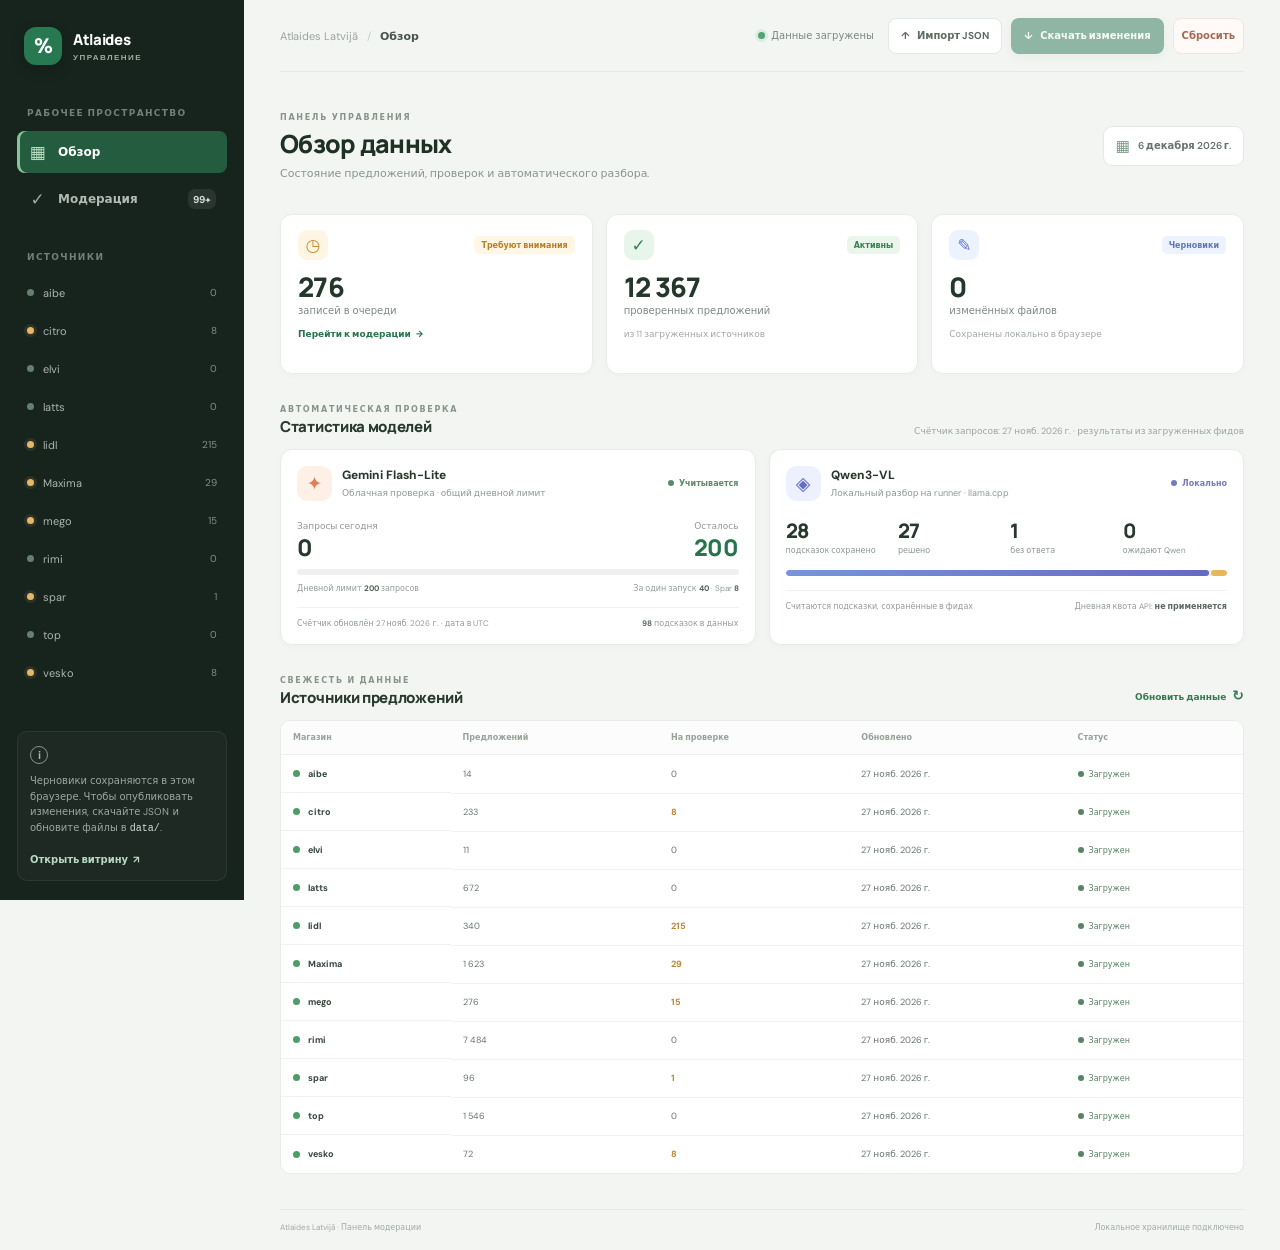
==== admin.html @ 156b4b09 "Add offer moderation admin panel" ====
<!doctype html>
<html lang="ru">
<head>
  <meta charset="utf-8">
  <meta name="viewport" content="width=device-width, initial-scale=1">
  <meta name="theme-color" content="#f3f5f2">
  <meta name="description" content="Панель модерации и статистика источников данных Atlaides Latvijā.">
  <title>Администрирование — Atlaides Latvijā</title>
  <link rel="stylesheet" href="admin.css">
  <script src="admin.js" defer></script>
</head>
<body>
  <div class="admin-shell">
    <aside class="sidebar">
      <a class="admin-brand" href="./" aria-label="На главную">
        <span class="brand-mark">%</span>
        <span>Atlaides<span class="brand-sub">УПРАВЛЕНИЕ</span></span>
      </a>

      <div class="sidebar-label">РАБОЧЕЕ ПРОСТРАНСТВО</div>
      <nav class="side-nav" aria-label="Разделы панели">
        <button class="nav-link is-active" type="button" data-view="overview"><span class="nav-icon">▦</span>Обзор</button>
        <button class="nav-link" type="button" data-view="moderation"><span class="nav-icon">✓</span>Модерация<span class="nav-badge" id="navPending">—</span></button>
      </nav>

      <div class="sidebar-label feeds-label">ИСТОЧНИКИ</div>
      <div class="feed-nav" id="feedNav" aria-label="Файлы данных"></div>

      <div class="sidebar-bottom">
        <div class="sidebar-note-icon">i</div>
        <p>Черновики сохраняются в этом браузере. Чтобы опубликовать изменения, скачайте JSON и обновите файлы в <code>data/</code>.</p>
        <a href="./">Открыть витрину <span aria-hidden="true">↗</span></a>
      </div>
    </aside>

    <main class="main-area">
      <header class="topbar">
        <div class="breadcrumb"><span>Atlaides Latvijā</span><span class="crumb-slash">/</span><strong id="crumbCurrent">Обзор</strong></div>
        <div class="top-actions">
          <span class="sync-state" id="syncState"><span class="sync-dot"></span>Подключение к данным…</span>
          <button class="button button-secondary" id="importButton" type="button"><span aria-hidden="true">↑</span> Импорт JSON</button>
          <input id="fileInput" type="file" accept=".json,application/json" multiple hidden>
          <button class="button button-primary" id="exportButton" type="button" disabled><span aria-hidden="true">↓</span> Скачать изменения</button>
          <button class="button button-reset" id="clearDraftsButton" type="button" hidden>Сбросить</button>
        </div>
      </header>

      <section class="view is-visible" id="overviewView" data-panel="overview">
        <div class="page-heading">
          <div><p class="eyebrow">ПАНЕЛЬ УПРАВЛЕНИЯ</p><h1>Обзор данных</h1><p class="heading-subtitle">Состояние предложений, проверок и автоматического разбора.</p></div>
          <div class="date-chip"><span class="calendar-icon">▦</span><span id="todayLabel">Сегодня</span></div>
        </div>

        <div class="metric-grid">
          <article class="metric-card metric-pending"><div class="metric-top"><span class="metric-icon">◷</span><span class="metric-tag tag-amber">Требуют внимания</span></div><div class="metric-value" id="pendingMetric">—</div><div class="metric-label">записей в очереди</div><button class="metric-link" type="button" data-open-view="moderation">Перейти к модерации <span>→</span></button></article>
          <article class="metric-card"><div class="metric-top"><span class="metric-icon icon-green">✓</span><span class="metric-tag tag-green">Активны</span></div><div class="metric-value" id="offersMetric">—</div><div class="metric-label">проверенных предложений</div><div class="metric-foot" id="feedsMetric">из — загруженных источников</div></article>
          <article class="metric-card"><div class="metric-top"><span class="metric-icon icon-blue">✎</span><span class="metric-tag tag-blue">Черновики</span></div><div class="metric-value" id="draftsMetric">0</div><div class="metric-label">изменённых файлов</div><div class="metric-foot">Сохранены локально в браузере</div></article>
        </div>

        <section class="ai-section" aria-labelledby="aiHeading">
          <div class="section-heading"><div><p class="eyebrow">АВТОМАТИЧЕСКАЯ ПРОВЕРКА</p><h2 id="aiHeading">Статистика моделей</h2></div><span class="data-source-note" id="aiUpdated">Данные из файлов проекта</span></div>
          <div class="ai-grid">
            <article class="ai-card gemini-card">
              <div class="ai-card-head"><div class="model-icon gemini-icon">✦</div><div><h3>Gemini Flash-Lite</h3><p>Облачная проверка · общий дневной лимит</p></div><span class="model-status status-active"><i></i>Учитывается</span></div>
              <div class="quota-row"><div><span class="quota-caption">Запросы сегодня</span><strong id="geminiUsed">—</strong></div><div class="quota-remain"><span class="quota-caption">Осталось</span><strong id="geminiRemaining">—</strong></div></div>
              <div class="quota-track" role="progressbar" aria-label="Использование дневного лимита Gemini" aria-valuemin="0" aria-valuemax="200" aria-valuenow="0"><span id="geminiProgress"></span></div>
              <div class="ai-meta"><span>Дневной лимит <strong id="geminiBudget">200</strong> запросов</span><span>За один запуск <strong>40</strong> · Spar <strong>8</strong></span></div>
              <div class="ai-foot"><span id="geminiLedgerDate">Счётчик запросов обновляется workflow</span><span><strong id="geminiSuggestions">—</strong> подсказок в данных</span></div>
            </article>

            <article class="ai-card qwen-card">
              <div class="ai-card-head"><div class="model-icon qwen-icon">◈</div><div><h3>Qwen3-VL</h3><p>Локальный разбор на runner · llama.cpp</p></div><span class="model-status status-local"><i></i>Локально</span></div>
              <div class="qwen-stats"><div class="qwen-stat"><strong id="qwenSuggestions">—</strong><span>подсказок сохранено</span></div><div class="qwen-stat"><strong id="qwenResolved">—</strong><span>решено</span></div><div class="qwen-stat"><strong id="qwenUnclear">—</strong><span>без ответа</span></div><div class="qwen-stat"><strong id="qwenPending">—</strong><span>ожидают Qwen</span></div></div>
              <div class="qwen-bar"><span id="qwenResolvedBar"></span><span id="qwenUnclearBar"></span></div>
              <div class="ai-foot"><span>Считаются подсказки, сохранённые в фидах</span><span>Дневная квота API: <strong>не применяется</strong></span></div>
            </article>
          </div>
        </section>

        <section class="sources-section" aria-labelledby="sourcesHeading">
          <div class="section-heading"><div><p class="eyebrow">СВЕЖЕСТЬ И ДАННЫЕ</p><h2 id="sourcesHeading">Источники предложений</h2></div><button class="text-button" id="refreshButton" type="button">Обновить данные <span aria-hidden="true">↻</span></button></div>
          <div class="source-table-wrap"><table class="source-table"><thead><tr><th>Магазин</th><th>Предложений</th><th>На проверке</th><th>Обновлено</th><th>Статус</th></tr></thead><tbody id="sourceRows"><tr><td colspan="5" class="table-loading">Загружаем файлы источников…</td></tr></tbody></table></div>
        </section>
      </section>

      <section class="view" id="moderationView" data-panel="moderation">
        <div class="page-heading moderation-heading">
          <div><p class="eyebrow">РУЧНАЯ ПРОВЕРКА</p><h1>Очередь модерации</h1><p class="heading-subtitle">Проверьте название и цену перед добавлением предложения на витрину.</p></div>
          <div class="queue-total"><strong id="queueHeadingCount">0</strong><span>на проверке</span></div>
        </div>

        <div class="queue-toolbar">
          <label class="queue-search"><span aria-hidden="true">⌕</span><input type="search" id="queueSearch" placeholder="Поиск по названию, магазину или ID…"><kbd>⌘ K</kbd></label>
          <label class="select-wrap"><span class="sr-only">Магазин</span><select id="feedFilter"><option value="all">Все магазины</option></select></label>
          <label class="select-wrap"><span class="sr-only">Причина проверки</span><select id="reasonFilter"><option value="all">Все причины</option><option value="missing_price">Нет цены</option><option value="weak_name">Слабое название</option><option value="price_mismatch">Цена не совпала</option><option value="merged_name">Объединённое название</option><option value="low_confidence">Низкая уверенность</option><option value="percent_only">Только процент</option></select></label>
        </div>

        <div class="queue-layout">
          <section class="queue-list-panel" aria-label="Список предложений на проверке">
            <div class="queue-list-head"><span id="queueResultCount">— записей</span><button id="sortQueueButton" class="icon-button" type="button" title="Сортировать по магазину">↕</button></div>
            <div class="queue-list" id="queueList"><div class="queue-empty">Загружаем предложения…</div></div>
          </section>
          <section class="editor-panel" id="editorPanel" aria-label="Редактор предложения">
            <div class="editor-empty"><div class="editor-empty-icon">✎</div><h2>Выберите предложение</h2><p>Карточка и сведения об источнике появятся здесь.</p></div>
          </section>
        </div>
      </section>

      <footer class="admin-footer"><span>Atlaides Latvijā · Панель модерации</span><span id="footerStatus">Статические JSON-файлы</span></footer>
    </main>
  </div>
  <div class="toast" id="toast" role="status" aria-live="polite"></div>
</body>
</html>
---- admin.css ----
@import url('https://fonts.googleapis.com/css2?family=DM+Sans:wght@400;500;600;700;800&family=Manrope:wght@400;500;600;700;800&display=swap');

:root {
  color-scheme: light;
  font-family: "DM Sans", system-ui, sans-serif;
  color: #1e2c24;
  background: #f3f5f2;
  font-synthesis: none;
  text-rendering: optimizeLegibility;
  --green: #176b46;
  --green-dark: #124b34;
  --ink: #1e2c24;
  --muted: #78847c;
  --line: #e8ece8;
  --card: #fff;
  --sidebar: #17231d;
}

* { box-sizing: border-box; }
body { min-width: 320px; min-height: 100vh; margin: 0; }
button, input, select, textarea { font: inherit; }
button, select { cursor: pointer; }
button:focus-visible, a:focus-visible, input:focus-visible, select:focus-visible, textarea:focus-visible { outline: 3px solid #6cb48d80; outline-offset: 2px; }
.sr-only { position: absolute; width: 1px; height: 1px; padding: 0; margin: -1px; overflow: hidden; clip: rect(0,0,0,0); white-space: nowrap; border: 0; }
.admin-shell { min-height: 100vh; }

.sidebar { position: fixed; z-index: 5; inset: 0 auto 0 0; display: flex; width: 244px; flex-direction: column; padding: 27px 17px 19px; background: var(--sidebar); color: #fff; }
.admin-brand { display: flex; align-items: center; gap: 11px; margin: 0 7px 42px; color: #fff; font-family: Manrope, sans-serif; font-size: 15px; font-weight: 800; letter-spacing: -.35px; line-height: 1.2; text-decoration: none; }
.brand-mark { display: grid; width: 38px; height: 38px; flex: none; place-items: center; border-radius: 12px; background: #287852; color: #fff; font: 800 21px/1 "DM Sans", sans-serif; box-shadow: 0 5px 15px #0002; }
.brand-sub { display: block; margin-top: 4px; color: #9caf9f; font: 700 8px/1 "DM Sans", sans-serif; letter-spacing: 1.45px; }
.sidebar-label { padding: 0 10px; color: #728077; font-size: 9px; font-weight: 800; letter-spacing: 1.35px; }
.side-nav { display: grid; gap: 5px; margin-top: 12px; }
.nav-link { display: flex; height: 42px; align-items: center; gap: 11px; padding: 0 11px; border: 0; border-radius: 8px; background: transparent; color: #b0bbb3; font-size: 12px; font-weight: 600; text-align: left; transition: background .15s, color .15s; }
.nav-link:hover { background: #ffffff0b; color: #fff; }
.nav-link.is-active { background: #245c40; color: #fff; box-shadow: inset 3px 0 #88c499; }
.nav-icon { display: grid; width: 19px; place-items: center; color: #9caf9f; font-size: 17px; }
.nav-link.is-active .nav-icon { color: #bce0c2; }
.nav-badge { display: inline-grid; min-width: 21px; height: 20px; place-items: center; margin-left: auto; padding: 0 5px; border-radius: 7px; background: #ffffff15; color: #d6ded8; font-size: 10px; font-weight: 700; }
.feeds-label { margin: 31px 0 12px; }
.feed-nav { display: grid; gap: 3px; overflow: auto; }
.feed-link { display: flex; min-height: 35px; align-items: center; gap: 9px; padding: 0 10px; border: 0; border-radius: 7px; background: transparent; color: #aab5ad; font-size: 11px; text-align: left; transition: background .15s, color .15s; }
.feed-link:hover, .feed-link.is-active { background: #ffffff0d; color: #fff; }
.feed-dot { width: 7px; height: 7px; flex: none; border-radius: 50%; background: #648071; }
.feed-link[data-has-reviews="true"] .feed-dot { background: #e5b76b; box-shadow: 0 0 0 3px #e5b76b1a; }
.feed-count { margin-left: auto; color: #819087; font-size: 10px; }
.sidebar-bottom { margin-top: auto; padding: 14px 12px 12px; border: 1px solid #ffffff12; border-radius: 10px; background: #ffffff08; }
.sidebar-note-icon { display: grid; width: 18px; height: 18px; place-items: center; border: 1px solid #85988b; border-radius: 50%; color: #aab9ae; font-size: 11px; font-weight: 700; }
.sidebar-bottom p { margin: 9px 0 12px; color: #9aa89f; font-size: 10px; line-height: 1.55; }
.sidebar-bottom code { color: #d1ddd5; font: 10px ui-monospace, SFMono-Regular, Consolas, monospace; }
.sidebar-bottom a { color: #b7d8c2; font-size: 10px; font-weight: 700; text-decoration: none; }
.sidebar-bottom a:hover { color: #fff; }
.sidebar-bottom a span { margin-left: 3px; }
.clear-drafts { display: block; margin: 0 0 10px; padding: 0; border: 0; background: transparent; color: #e3b783; font-size: 9px; font-weight: 700; }
.clear-drafts:hover { color: #ffd3a0; text-decoration: underline; }

.main-area { min-height: 100vh; margin-left: 244px; padding: 0 36px; }
.topbar { display: flex; min-height: 72px; align-items: center; justify-content: space-between; gap: 18px; border-bottom: 1px solid #e5e9e5; }
.breadcrumb { display: flex; align-items: center; gap: 9px; color: #9aa49d; font-size: 11px; }
.breadcrumb strong { color: #46544b; font-weight: 700; }
.crumb-slash { color: #c4cbc6; }
.top-actions { display: flex; align-items: center; gap: 9px; }
.sync-state { display: inline-flex; align-items: center; gap: 6px; margin-right: 5px; color: #7b887e; font-size: 10px; white-space: nowrap; }
.sync-dot { width: 7px; height: 7px; border-radius: 50%; background: #a8b0aa; }
.sync-state.is-ready .sync-dot { background: #4da570; box-shadow: 0 0 0 3px #4da57020; }
.sync-state.is-offline .sync-dot { background: #d49639; }
.button { display: inline-flex; min-height: 36px; align-items: center; justify-content: center; gap: 7px; padding: 0 12px; border: 1px solid transparent; border-radius: 8px; font-size: 10px; font-weight: 700; transition: background .15s, border-color .15s, transform .15s; }
.button:active { transform: translateY(1px); }
.button:disabled { opacity: .45; cursor: default; }
.button-secondary { border-color: #e2e8e3; background: #fff; color: #5d6b61; }
.button-secondary:hover:not(:disabled) { border-color: #b7cbbd; background: #f8faf8; }
.button-primary { background: var(--green); color: #fff; box-shadow: 0 3px 8px #176b461d; }
.button-primary:hover:not(:disabled) { background: #125a3a; }
.button-reset { padding: 0 8px; border-color: #f0e4dd; background: #fffaf8; color: #a66853; }
.button-reset:hover { border-color: #e5c9bd; background: #fff4ef; }
.button-reset { padding: 0 8px; border-color: #f0e4dd; background: #fffaf8; color: #a66853; }
.button-reset:hover { border-color: #e5c9bd; background: #fff4ef; }

.view { display: none; padding-top: 28px; }
.view.is-visible { display: block; }
.page-heading { display: flex; min-height: 91px; align-items: center; justify-content: space-between; gap: 20px; margin-bottom: 23px; }
.eyebrow { margin: 0 0 7px; color: #87948a; font-size: 8px; font-weight: 800; letter-spacing: 1.7px; }
h1, h2, h3, p { overflow-wrap: anywhere; }
.page-heading h1 { margin: 0; color: #1f3025; font: 800 25px/1.2 Manrope, "DM Sans", sans-serif; letter-spacing: -.7px; }
.heading-subtitle { margin: 7px 0 0; color: #89948d; font-size: 11px; }
.date-chip { display: flex; align-items: center; gap: 8px; padding: 9px 12px; border: 1px solid #e4e9e4; border-radius: 9px; background: #fff; color: #67746b; font-size: 10px; font-weight: 600; }
.calendar-icon { color: #7b9883; font-size: 15px; }

.metric-grid { display: grid; grid-template-columns: repeat(3, minmax(0, 1fr)); gap: 13px; }
.metric-card { min-height: 160px; padding: 15px 17px 13px; border: 1px solid #e9ede9; border-radius: 12px; background: #fff; box-shadow: 0 2px 9px #182a1d06; }
.metric-top { display: flex; align-items: center; justify-content: space-between; }
.metric-icon { display: grid; width: 30px; height: 30px; place-items: center; border-radius: 9px; background: #fff5e4; color: #c98d30; font-size: 17px; }
.icon-green { background: #e8f5eb; color: #318152; }
.icon-blue { background: #edf2ff; color: #6178c3; }
.metric-tag { padding: 4px 7px; border-radius: 5px; font-size: 8px; font-weight: 700; }
.tag-amber { background: #fff6e6; color: #b78024; }
.tag-green { background: #eaf5ec; color: #398050; }
.tag-blue { background: #edf2ff; color: #6277b8; }
.metric-value { margin-top: 13px; color: #24372b; font: 800 27px/1 Manrope, sans-serif; letter-spacing: -.7px; }
.metric-label { margin-top: 4px; color: #7d8981; font-size: 10px; }
.metric-link { margin-top: 11px; padding: 0; border: 0; background: transparent; color: #28744d; font-size: 9px; font-weight: 700; }
.metric-link:hover { text-decoration: underline; }
.metric-link span { margin-left: 3px; }
.metric-foot { margin-top: 11px; color: #a0aaa3; font-size: 9px; }

.ai-section, .sources-section { margin-top: 30px; }
.section-heading { display: flex; align-items: end; justify-content: space-between; gap: 15px; margin-bottom: 12px; }
.section-heading .eyebrow { margin-bottom: 4px; }
.section-heading h2 { margin: 0; color: #28392e; font: 800 15px/1.25 Manrope, "DM Sans", sans-serif; letter-spacing: -.3px; }
.data-source-note { color: #9ba59e; font-size: 9px; }
.ai-grid { display: grid; grid-template-columns: repeat(2, minmax(0, 1fr)); gap: 13px; }
.ai-card { min-width: 0; padding: 16px; border: 1px solid #e8ece8; border-radius: 12px; background: #fff; box-shadow: 0 2px 9px #182a1d06; }
.ai-card-head { display: flex; align-items: center; gap: 10px; }
.model-icon { display: grid; width: 35px; height: 35px; flex: none; place-items: center; border-radius: 11px; font-size: 19px; font-weight: 800; }
.gemini-icon { background: #fff0e7; color: #de8058; }
.qwen-icon { background: #edf0ff; color: #626fc4; }
.ai-card-head h3 { margin: 0; color: #29382e; font-size: 12px; font-weight: 800; }
.ai-card-head p { margin: 4px 0 0; color: #8e9991; font-size: 9px; }
.model-status { display: inline-flex; align-items: center; gap: 5px; margin-left: auto; color: #5b8969; font-size: 8px; font-weight: 700; white-space: nowrap; }
.model-status i { width: 6px; height: 6px; border-radius: 50%; background: currentColor; }
.status-local { color: #767cb8; }
.quota-row { display: flex; align-items: end; justify-content: space-between; margin-top: 19px; }
.quota-row > div { display: grid; gap: 4px; }
.quota-caption { color: #8e9991; font-size: 9px; }
.quota-row strong { color: #27382d; font: 800 23px/1 Manrope, sans-serif; letter-spacing: -.4px; }
.quota-remain { text-align: right; }
.quota-remain strong { color: #27744c; }
.quota-track { height: 6px; margin-top: 10px; overflow: hidden; border-radius: 99px; background: #eef1ee; }
.quota-track span { display: block; width: 0; height: 100%; border-radius: inherit; background: linear-gradient(90deg, #70b782, #25764e); transition: width .4s ease; }
.ai-meta { display: flex; justify-content: space-between; gap: 10px; margin-top: 8px; color: #919c94; font-size: 8px; }
.ai-meta strong { color: #536258; font-weight: 700; }
.ai-foot { display: flex; justify-content: space-between; gap: 12px; margin-top: 14px; padding-top: 10px; border-top: 1px solid #eff2ef; color: #929c95; font-size: 8px; }
.ai-foot strong { color: #5c6a60; font-weight: 700; }
.qwen-stats { display: grid; grid-template-columns: repeat(4, minmax(0, 1fr)); gap: 8px; margin-top: 20px; }
.qwen-stat { display: grid; gap: 4px; }
.qwen-stat strong { color: #29382e; font: 800 20px/1 Manrope, sans-serif; letter-spacing: -.4px; }
.qwen-stat span { color: #8c9790; font-size: 8px; line-height: 1.3; }
.qwen-bar { display: flex; height: 6px; gap: 2px; margin-top: 15px; overflow: hidden; border-radius: 99px; background: #eef1ee; }
.qwen-bar span { display: block; width: 0; border-radius: 99px; transition: width .4s ease; }
#qwenResolvedBar { background: linear-gradient(90deg, #7794dc, #656ac3); }
#qwenUnclearBar { background: #e7b75c; }

.text-button { padding: 6px 0 4px; border: 0; background: transparent; color: #357b52; font-size: 9px; font-weight: 700; }
.text-button:hover { text-decoration: underline; }
.text-button span { margin-left: 4px; font-size: 14px; }
.source-table-wrap { overflow-x: auto; border: 1px solid #e7ece7; border-radius: 10px; background: #fff; }
.source-table { width: 100%; border-collapse: collapse; text-align: left; }
.source-table th { height: 34px; padding: 0 12px; border-bottom: 1px solid #edf0ed; color: #98a29b; background: #fbfcfb; font-size: 8px; font-weight: 700; white-space: nowrap; }
.source-table td { height: 38px; padding: 0 12px; border-bottom: 1px solid #f0f2f0; color: #69766d; font-size: 9px; white-space: nowrap; }
.source-table tr:last-child td { border-bottom: 0; }
.source-table tbody tr:hover:not(:first-child) { background: #fbfdfb; }
.table-store { display: flex; align-items: center; gap: 8px; color: #35463a !important; font-weight: 700; }
.table-dot { width: 7px; height: 7px; border-radius: 50%; background: #4d9d67; }
.table-dot.is-error { background: #d19437; }
.table-pending { color: #bb852f !important; font-weight: 700; }
.table-status { display: inline-flex; align-items: center; gap: 5px; color: #568364; font-size: 8px; }
.table-status::before { content: ""; width: 6px; height: 6px; border-radius: 50%; background: currentColor; }
.table-status.is-error { color: #bf8c42; }
.table-loading { padding: 14px !important; color: #9aa49d !important; text-align: center; }

.moderation-heading { margin-bottom: 20px; }
.queue-total { display: flex; align-items: baseline; gap: 7px; padding: 9px 13px; border: 1px solid #f0e4cf; border-radius: 9px; background: #fffaf1; color: #95713b; font-size: 9px; }
.queue-total strong { color: #ae7620; font: 800 19px/1 Manrope, sans-serif; }
.queue-toolbar { display: flex; gap: 8px; margin-bottom: 13px; }
.queue-search { display: flex; height: 37px; flex: 1; align-items: center; gap: 8px; padding: 0 10px; border: 1px solid #e5eae5; border-radius: 8px; background: #fff; color: #91a097; }
.queue-search:focus-within { border-color: #91c3a0; box-shadow: 0 0 0 3px #176b4610; }
.queue-search > span { font-size: 20px; line-height: 1; transform: rotate(-12deg); }
.queue-search input { width: 100%; min-width: 0; border: 0; outline: 0; background: transparent; color: #334238; font-size: 10px; }
.queue-search input::placeholder { color: #a2aca5; }
.queue-search kbd { flex: none; padding: 3px 5px; border: 1px solid #ebeeeb; border-radius: 4px; background: #fafbfa; color: #a1aaa3; font: 8px "DM Sans", sans-serif; }
.select-wrap select { height: 37px; max-width: 170px; padding: 0 24px 0 10px; border: 1px solid #e5eae5; border-radius: 8px; outline: 0; background: #fff; color: #647269; font-size: 9px; }
.queue-layout { display: grid; grid-template-columns: minmax(260px, .77fr) minmax(390px, 1.23fr); align-items: start; gap: 12px; }
.queue-list-panel, .editor-panel { min-width: 0; min-height: 430px; overflow: hidden; border: 1px solid #e7ece7; border-radius: 11px; background: #fff; box-shadow: 0 2px 9px #182a1d05; }
.queue-list-head { display: flex; height: 42px; align-items: center; justify-content: space-between; padding: 0 12px; border-bottom: 1px solid #edf1ed; color: #7d8981; font-size: 9px; font-weight: 700; }
.icon-button { display: grid; width: 27px; height: 27px; place-items: center; border: 1px solid #e8ece8; border-radius: 7px; background: #fff; color: #87948a; font-size: 15px; }
.icon-button:hover { border-color: #bdd3c3; color: var(--green); }
.queue-list { max-height: calc(100vh - 285px); min-height: 385px; overflow-y: auto; overscroll-behavior: contain; }
.queue-item { display: grid; width: 100%; gap: 6px; padding: 12px 13px; border: 0; border-bottom: 1px solid #f0f2f0; border-left: 3px solid transparent; background: #fff; color: inherit; text-align: left; transition: background .12s, border-color .12s; }
.queue-item:hover { background: #f9fbf9; }
.queue-item.is-selected { border-left-color: #2e8054; background: #f1f8f2; }
.queue-item-top { display: flex; align-items: center; justify-content: space-between; gap: 8px; }
.queue-store { display: inline-flex; align-items: center; gap: 5px; color: #66756b; font-size: 8px; font-weight: 800; letter-spacing: .5px; text-transform: uppercase; }
.queue-store .feed-dot { width: 6px; height: 6px; background: #6e9a7a; }
.reason-chip { max-width: 150px; overflow: hidden; padding: 3px 6px; border-radius: 5px; background: #fff6e7; color: #a87b32; font-size: 7px; font-weight: 700; text-overflow: ellipsis; white-space: nowrap; }
.queue-item-name { overflow: hidden; color: #2d3d32; font-size: 10px; font-weight: 700; line-height: 1.4; text-overflow: ellipsis; }
.queue-item-meta { display: flex; justify-content: space-between; gap: 10px; color: #99a39c; font-size: 8px; }
.queue-item-meta strong { color: #66746a; font-weight: 700; }
.queue-empty { display: grid; min-height: 220px; place-content: center; padding: 25px; color: #929d95; font-size: 10px; text-align: center; }
.queue-empty strong { display: block; margin-bottom: 5px; color: #4f6555; font-size: 12px; }

.editor-panel { padding: 0; }
.editor-empty { display: grid; min-height: 430px; align-content: center; justify-items: center; padding: 30px; color: #8c9990; text-align: center; }
.editor-empty-icon { display: grid; width: 45px; height: 45px; place-items: center; border-radius: 15px; background: #eef6f0; color: #4d9163; font-size: 21px; }
.editor-empty h2 { margin: 13px 0 5px; color: #35463a; font-size: 13px; }
.editor-empty p { max-width: 250px; margin: 0; font-size: 9px; line-height: 1.55; }
.editor-content { padding: 15px 17px 13px; }
.editor-header { display: flex; justify-content: space-between; gap: 12px; padding-bottom: 12px; border-bottom: 1px solid #edf1ed; }
.editor-head-main { display: flex; min-width: 0; align-items: center; gap: 10px; }
.product-image { display: grid; width: 42px; height: 42px; flex: none; place-items: center; overflow: hidden; border: 1px solid #edf1ed; border-radius: 10px; background: #f5f8f5; color: #75917c; font-size: 15px; font-weight: 800; }
.product-image img { width: 100%; height: 100%; object-fit: contain; }
.editor-store { margin-bottom: 4px; color: #7b8a7e; font-size: 8px; font-weight: 800; letter-spacing: .6px; text-transform: uppercase; }
.editor-header h2 { overflow: hidden; max-width: 400px; margin: 0; color: #2b3a30; font-size: 13px; line-height: 1.25; text-overflow: ellipsis; white-space: nowrap; }
.editor-id { align-self: start; max-width: 115px; overflow: hidden; padding: 4px 6px; border-radius: 5px; background: #f4f6f4; color: #8c978f; font: 8px ui-monospace, monospace; text-overflow: ellipsis; white-space: nowrap; }
.editor-form { display: grid; gap: 11px; padding-top: 13px; }
.form-row { display: grid; grid-template-columns: repeat(2, minmax(0, 1fr)); gap: 9px; }
.form-field { display: grid; min-width: 0; gap: 5px; color: #76837a; font-size: 8px; font-weight: 700; }
.form-field.wide { grid-column: 1 / -1; }
.form-field input, .form-field textarea, .form-field select { width: 100%; min-width: 0; border: 1px solid #e4eae4; border-radius: 7px; outline: 0; background: #fff; color: #334237; font-size: 9px; }
.form-field input, .form-field select { height: 33px; padding: 0 9px; }
.form-field textarea { min-height: 54px; resize: vertical; padding: 8px 9px; line-height: 1.4; }
.form-field input:focus, .form-field textarea:focus, .form-field select:focus { border-color: #83b692; box-shadow: 0 0 0 3px #176b4610; }
.form-field input::placeholder, .form-field textarea::placeholder { color: #b0b9b2; }
.form-checks { display: flex; flex-wrap: wrap; gap: 7px; padding-top: 1px; }
.check-label { display: inline-flex; align-items: center; gap: 5px; padding: 6px 8px; border: 1px solid #e8ece8; border-radius: 6px; color: #67746b; font-size: 8px; font-weight: 600; }
.check-label:has(input:checked) { border-color: #d9e9dc; background: #f4faf5; color: #33734a; }
.check-label input { width: 12px; height: 12px; margin: 0; accent-color: #26774d; }
.evidence-box { padding: 9px 10px; border: 1px solid #edf0ed; border-radius: 8px; background: #fafbfa; }
.evidence-title { display: flex; align-items: center; justify-content: space-between; gap: 8px; color: #7c8980; font-size: 8px; font-weight: 800; }
.evidence-title a { color: #347a51; font-size: 8px; text-decoration: none; }
.evidence-title a:hover { text-decoration: underline; }
.evidence-text { max-height: 55px; overflow: auto; margin: 6px 0 0; color: #89958d; font-size: 8px; line-height: 1.45; white-space: pre-wrap; }
.evidence-model { display: flex; flex-wrap: wrap; gap: 7px; margin-top: 6px; color: #9aa49d; font-size: 7px; }
.vision-note { max-height: 80px; overflow: auto; margin-top: 8px; padding: 7px 8px; border-left: 2px solid #94b39d; background: #f4f8f5; color: #66766a; font-size: 8px; line-height: 1.45; }
.editor-actions { display: flex; flex-wrap: wrap; justify-content: space-between; gap: 7px; padding-top: 11px; border-top: 1px solid #edf1ed; }
.editor-action-left, .editor-action-right { display: flex; flex-wrap: wrap; gap: 6px; }
.action-button { display: inline-flex; min-height: 30px; align-items: center; justify-content: center; gap: 5px; padding: 0 9px; border: 1px solid #e4eae4; border-radius: 7px; background: #fff; color: #66736a; font-size: 8px; font-weight: 700; }
.action-button:hover { border-color: #bdcec1; background: #f9fbf9; }
.action-button:disabled { opacity: .45; cursor: default; }
.action-approve { border-color: #24754b; background: #24754b; color: #fff; }
.action-approve:hover { border-color: #175b39; background: #175b39; }
.action-reject { color: #a86c57; }
.action-reject:hover { border-color: #ebd8d0; background: #fff9f7; }
.editor-autosave { align-self: center; color: #a0aaa2; font-size: 7px; }
.admin-footer { display: flex; justify-content: space-between; gap: 15px; margin: 35px 0 18px; padding-top: 12px; border-top: 1px solid #e5eae5; color: #a1aaa3; font-size: 8px; }
.toast { position: fixed; z-index: 10; right: 25px; bottom: 22px; max-width: min(380px, calc(100vw - 40px)); padding: 11px 15px; transform: translateY(15px); border-radius: 9px; background: #1d3024; box-shadow: 0 8px 24px #10201529; color: #fff; font-size: 10px; opacity: 0; pointer-events: none; transition: opacity .18s, transform .18s; }
.toast.is-visible { transform: translateY(0); opacity: 1; }
.admin-entry { display: inline-flex; align-items: center; gap: 5px; padding: 8px 11px; border: 1px solid #e3eae4; border-radius: 8px; background: #fff; color: #376d4d; font-size: 10px; font-weight: 700; text-decoration: none; }
.admin-entry:hover { border-color: #bad2c0; background: #f6faf7; }

@media (max-width: 1180px) {
  .sidebar { width: 220px; }
  .main-area { margin-left: 220px; padding-right: 24px; padding-left: 24px; }
  .queue-layout { grid-template-columns: minmax(230px, .7fr) minmax(350px, 1.3fr); }
  .ai-card { padding: 14px; }
}
@media (max-width: 960px) {
  .main-area { padding-right: 18px; padding-left: 18px; }
  .metric-grid { gap: 9px; }
  .metric-card { padding-right: 13px; padding-left: 13px; }
  .ai-grid { grid-template-columns: 1fr; }
  .queue-layout { grid-template-columns: minmax(220px, .78fr) minmax(330px, 1.22fr); gap: 8px; }
  .queue-toolbar { flex-wrap: wrap; }
  .queue-search { flex-basis: 100%; }
  .select-wrap select { max-width: none; }
}
@media (max-width: 760px) {
  .sidebar { position: static; width: auto; min-height: 0; flex-direction: row; align-items: center; gap: 18px; padding: 10px 16px; }
  .admin-brand { margin: 0 5px 0 0; font-size: 13px; }
  .brand-mark { width: 34px; height: 34px; }
  .sidebar-label, .feed-nav, .sidebar-bottom { display: none; }
  .side-nav { display: flex; gap: 4px; margin: 0; }
  .nav-link { height: 35px; padding: 0 9px; font-size: 10px; }
  .nav-badge { min-width: 18px; height: 17px; }
  .main-area { margin-left: 0; padding: 0 18px; }
  .topbar { min-height: 60px; }
  .sync-state { display: none; }
  .feed-filter-note { display: none; }
  .queue-layout { grid-template-columns: minmax(0, 1fr); }
  .queue-list { max-height: 290px; min-height: 160px; }
  .queue-list-panel, .editor-panel { min-height: 0; }
  .editor-empty { min-height: 230px; }
}
@media (max-width: 560px) {
  .sidebar { justify-content: space-between; gap: 6px; padding: 9px 10px; }
  .admin-brand { gap: 7px; margin-right: 0; font-size: 11px; }
  .brand-sub { font-size: 7px; letter-spacing: 1px; }
  .brand-mark { width: 31px; height: 31px; border-radius: 10px; font-size: 18px; }
  .nav-link { width: 35px; justify-content: center; gap: 0; padding: 0; overflow: hidden; font-size: 0; }
  .nav-icon { font-size: 17px; }
  .nav-badge { position: absolute; transform: translate(11px, -10px); min-width: 15px; height: 15px; padding: 0 3px; font-size: 8px; }
  .main-area { padding: 0 12px; }
  .topbar { align-items: flex-start; flex-direction: column; gap: 8px; padding: 11px 0; }
  .top-actions { width: 100%; flex-wrap: wrap; justify-content: space-between; }
  .button { min-height: 33px; padding: 0 9px; font-size: 9px; }
  .view { padding-top: 20px; }
  .page-heading { min-height: auto; align-items: flex-start; margin-bottom: 18px; }
  .page-heading h1 { font-size: 21px; }
  .heading-subtitle { max-width: 285px; font-size: 10px; line-height: 1.5; }
  .date-chip { padding: 7px 8px; font-size: 8px; }
  .metric-grid { grid-template-columns: 1fr 1fr; }
  .metric-card { min-height: 145px; padding: 12px; }
  .metric-card:last-child { grid-column: 1 / -1; min-height: 120px; }
  .metric-value { font-size: 23px; }
  .metric-label { font-size: 9px; }
  .ai-section, .sources-section { margin-top: 23px; }
  .ai-card { padding: 12px; }
  .ai-card-head h3 { font-size: 11px; }
  .ai-card-head p { max-width: 175px; font-size: 8px; }
  .model-status { font-size: 0; }
  .model-status i { width: 7px; height: 7px; }
  .ai-meta, .ai-foot { flex-wrap: wrap; font-size: 7px; }
  .source-table { min-width: 580px; }
  .moderation-heading { align-items: center; }
  .queue-total { flex-direction: column; gap: 3px; padding: 7px 9px; }
  .queue-toolbar { gap: 6px; }
  .select-wrap { flex: 1; }
  .select-wrap select { width: 100%; font-size: 8px; }
  .queue-search kbd { display: none; }
  .editor-content { padding: 12px; }
  .editor-header h2 { max-width: 220px; font-size: 11px; }
  .editor-id { max-width: 75px; }
  .form-row { gap: 7px; }
  .editor-actions { flex-direction: column; }
  .editor-action-left, .editor-action-right { width: 100%; }
  .editor-action-right .action-button { flex: 1; }
  .admin-footer { flex-direction: column; gap: 4px; }
}
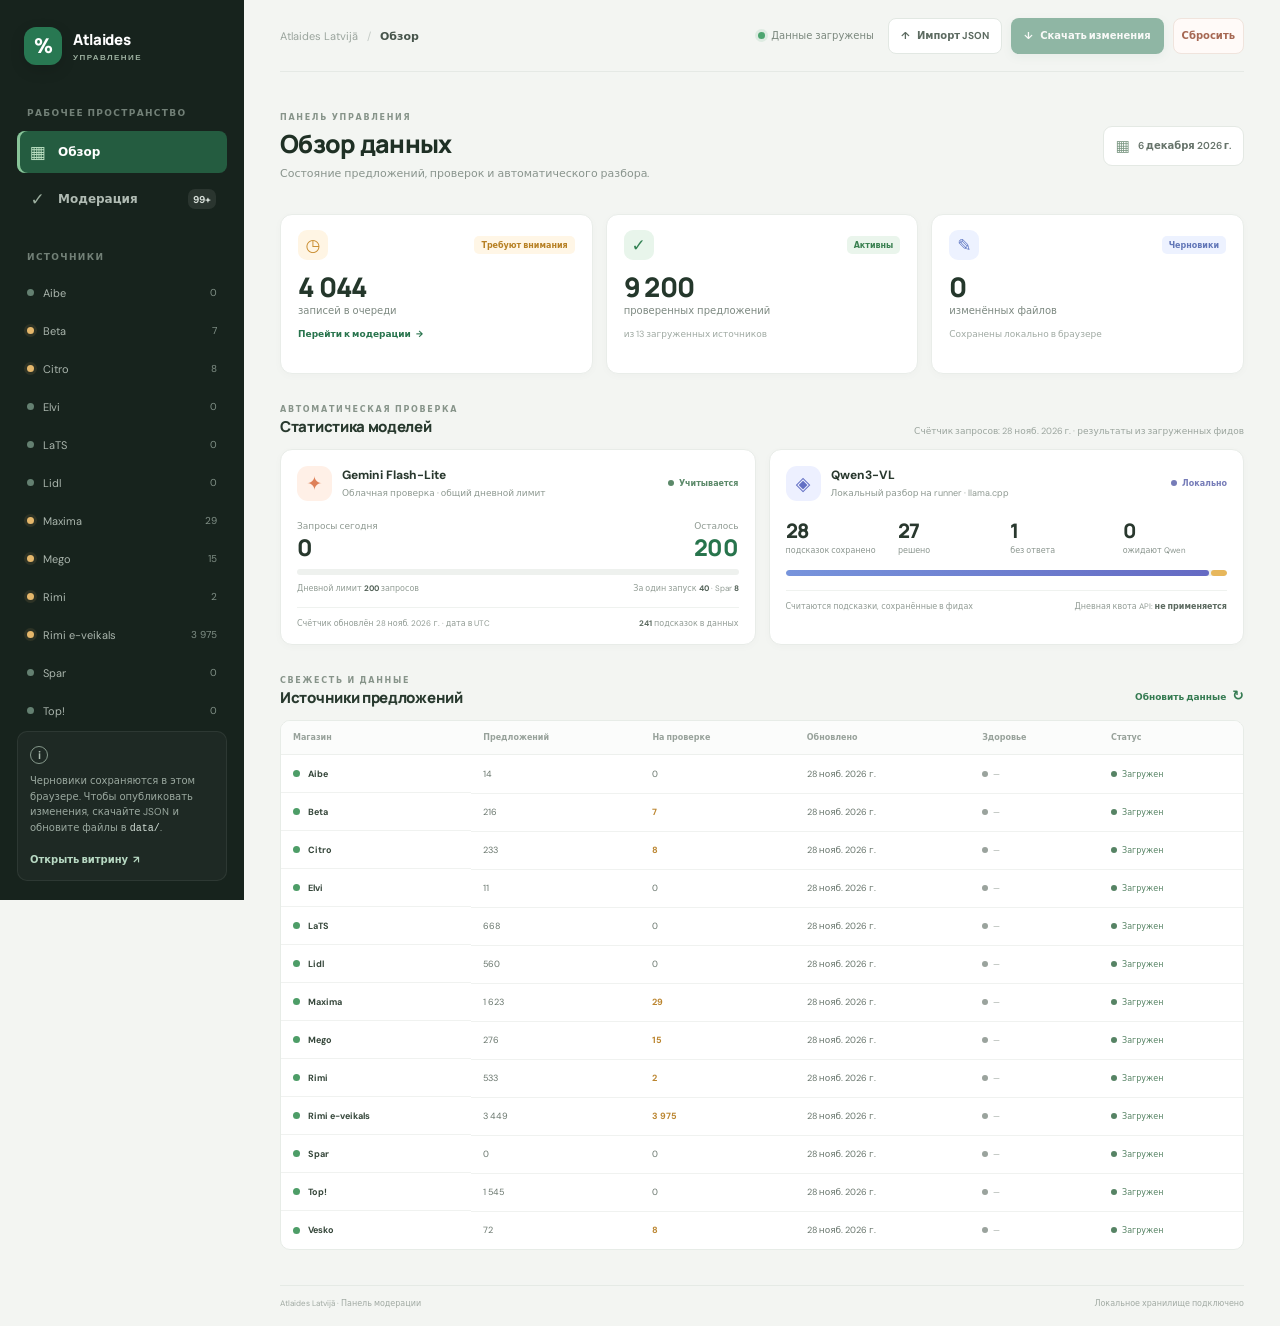
==== commit 4fc71cba: "Restore broken feeds automatically and report feed health A scraper that silently broke used to publ" ====
--- a/admin.html
+++ b/admin.html
@@ -79,7 +79,7 @@
 
         <section class="sources-section" aria-labelledby="sourcesHeading">
           <div class="section-heading"><div><p class="eyebrow">СВЕЖЕСТЬ И ДАННЫЕ</p><h2 id="sourcesHeading">Источники предложений</h2></div><button class="text-button" id="refreshButton" type="button">Обновить данные <span aria-hidden="true">↻</span></button></div>
-          <div class="source-table-wrap"><table class="source-table"><thead><tr><th>Магазин</th><th>Предложений</th><th>На проверке</th><th>Обновлено</th><th>Статус</th></tr></thead><tbody id="sourceRows"><tr><td colspan="5" class="table-loading">Загружаем файлы источников…</td></tr></tbody></table></div>
+          <div class="source-table-wrap"><table class="source-table"><thead><tr><th>Магазин</th><th>Предложений</th><th>На проверке</th><th>Обновлено</th><th>Здоровье</th><th>Статус</th></tr></thead><tbody id="sourceRows"><tr><td colspan="6" class="table-loading">Загружаем файлы источников…</td></tr></tbody></table></div>
         </section>
       </section>
 
--- a/admin.css
+++ b/admin.css
@@ -155,6 +155,10 @@
 .table-status { display: inline-flex; align-items: center; gap: 5px; color: #568364; font-size: 8px; }
 .table-status::before { content: ""; width: 6px; height: 6px; border-radius: 50%; background: currentColor; }
 .table-status.is-error { color: #bf8c42; }
+.table-status.is-muted { color: #9aa39d; }
+.table-status.health-degraded,
+.table-status.health-failed { color: #bf8c42; }
+.table-status.health-restored { color: #c0533a; }
 .table-loading { padding: 14px !important; color: #9aa49d !important; text-align: center; }
 
 .moderation-heading { margin-bottom: 20px; }
